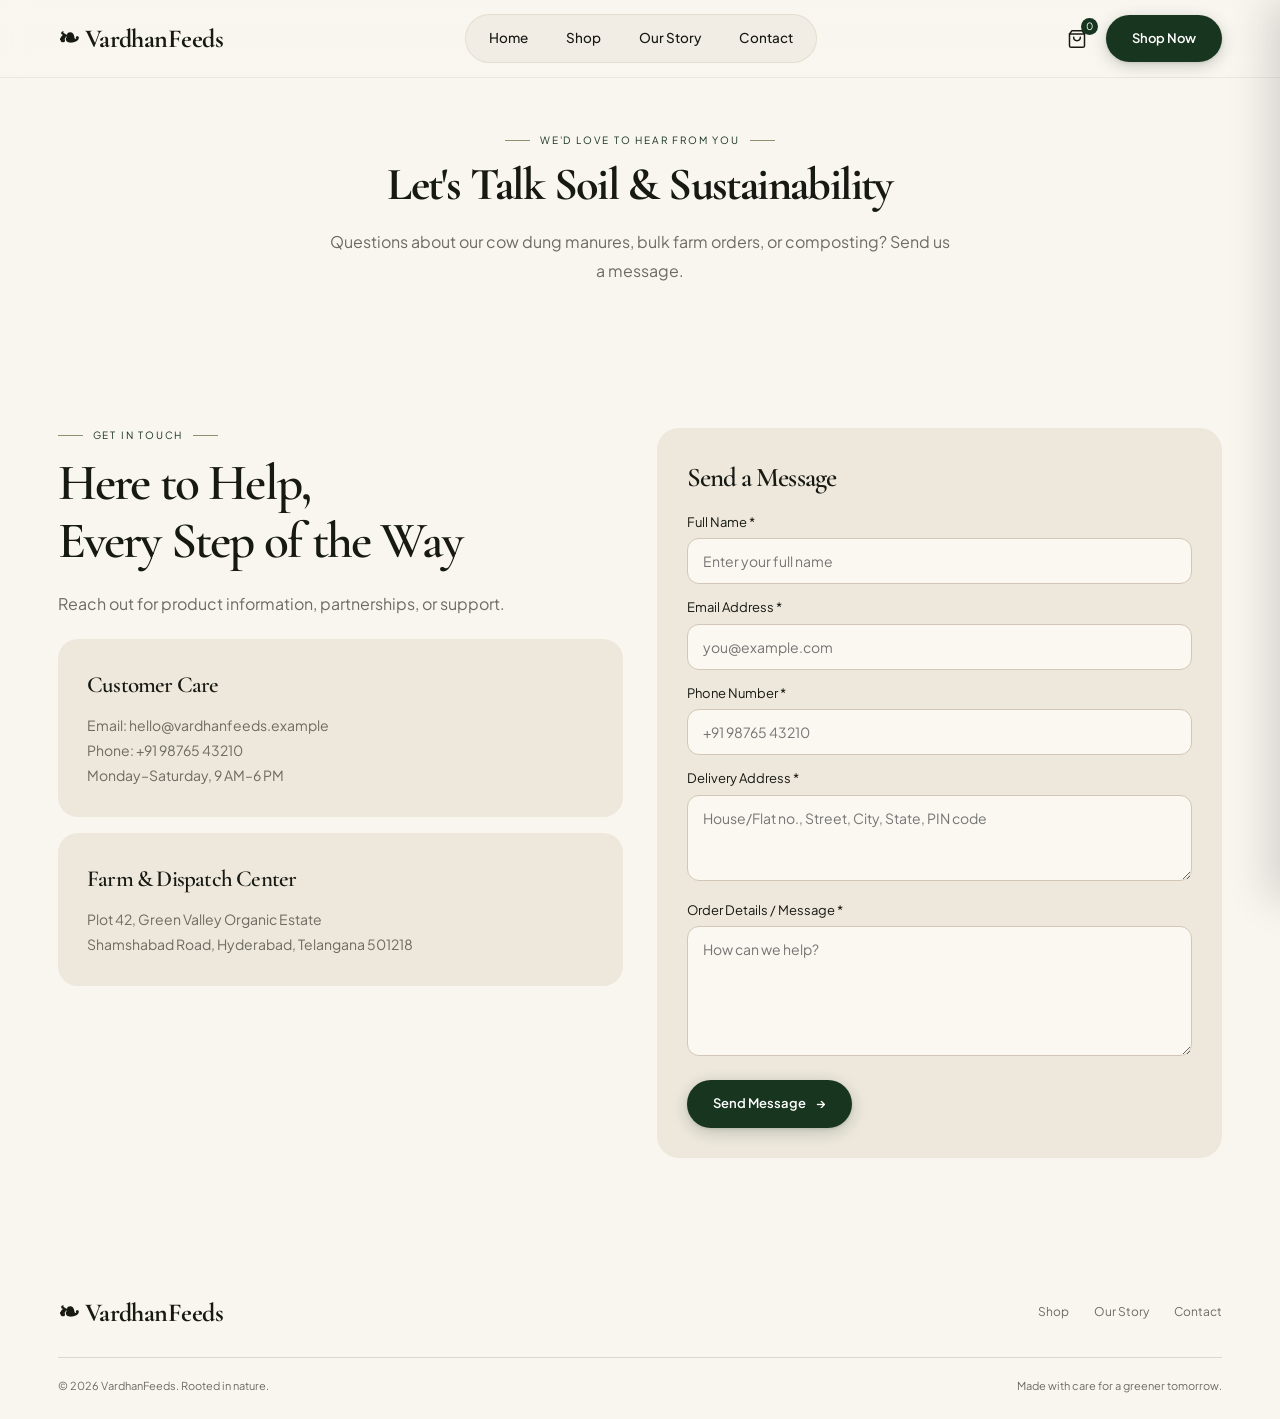
==== contact.html @ 31b25145 "Initial commit: VardhanFeeds organic website" ====
<!doctype html>
<html lang="en">

<head>
    <meta charset="utf-8">
    <meta name="viewport" content="width=device-width,initial-scale=1">
    <title>Contact — VardhanFeeds</title>
    <link rel="stylesheet" href="style.css">
</head>

<body>
    <header>
        <div class="container nav"><a class="logo" href="index.html">❧ VardhanFeeds</a>
            <nav class="nav-links" id="navLinks"><a href="index.html">Home</a><a href="shop.html">Shop</a><a
                    href="story.html">Our Story</a><a href="contact.html">Contact</a></nav>
            <div class="nav-actions"><button class="icon-btn" id="cartBtn" aria-label="Shopping Cart"><svg width="20" height="20" viewBox="0 0 24 24" fill="none" stroke="currentColor" stroke-width="1.8" stroke-linecap="round" stroke-linejoin="round"><path d="M6 2L3 6v14a2 2 0 0 0 2 2h14a2 2 0 0 0 2-2V6l-3-4z"/><line x1="3" y1="6" x2="21" y2="6"/><path d="M16 10a4 4 0 0 1-8 0"/></svg><span class="cart-count" id="cartCount">0</span></button><a class="btn header-shop"
                    href="shop.html">Shop Now</a><button class="menu-toggle" id="menuToggle">☰</button></div>
        </div>
    </header>
    <main>
        <section class="container page-hero">
            <div class="kicker">We'd love to hear from you</div>
            <h1>Let's Talk Soil &amp; Sustainability</h1>
            <p>Questions about our cow dung manures, bulk farm orders, or composting? Send us a message.</p>
        </section>
        <section class="container section contact-layout">
            <div>
                <div class="kicker">Get in touch</div>
                <h2>Here to Help,<br>Every Step of the Way</h2>
                <p style="color:var(--muted);line-height:1.8;margin:20px 0">Reach out for product information,
                    partnerships, or support.</p>
                <div class="info-card">
                    <h3>Customer Care</h3>
                    <p>Email: hello@vardhanfeeds.example<br>Phone: +91 98765 43210<br>Monday–Saturday, 9 AM–6 PM</p>
                </div>
                <div class="info-card" style="margin-top:16px">
                    <h3>Farm &amp; Dispatch Center</h3>
                    <p>Plot 42, Green Valley Organic Estate<br>Shamshabad Road, Hyderabad, Telangana 501218</p>
                </div>
            </div>
            <form class="contact-form" id="contactForm">
                <h3 id="contactFormTitle" style="font-size:27px">Send a Message</h3>
                <label for="fullName">Full Name *</label>
                <input id="fullName" name="fullName" type="text" required minlength="2" placeholder="Enter your full name">
                <label for="emailInput">Email Address *</label>
                <input id="emailInput" name="email" type="email" required placeholder="you@example.com">
                <label for="phoneInput">Phone Number *</label>
                <input id="phoneInput" name="phone" type="tel" required pattern="[0-9+\-\s]{10,15}" title="Please enter a valid 10 to 15 digit phone number" placeholder="+91 98765 43210">
                <label for="addressInput">Delivery Address *</label>
                <textarea id="addressInput" name="address" required minlength="10" style="min-height:86px" placeholder="House/Flat no., Street, City, State, PIN code"></textarea>
                <label for="contactMessage">Order Details / Message *</label>
                <textarea id="contactMessage" name="message" required placeholder="How can we help?"></textarea>
                <button class="btn" id="contactSubmitBtn" type="submit" style="margin-top:18px">Send Message <span class="btn-arrow">→</span></button>
            </form>
        </section>
    </main>
    <footer class="container">
        <div class="footer-top"><a class="logo" href="index.html">❧ VardhanFeeds</a>
            <div class="footer-links"><a href="shop.html">Shop</a><a href="story.html">Our Story</a><a
                    href="contact.html">Contact</a></div>
        </div>
        <div class="footer-bottom"><span>© 2026 VardhanFeeds. Rooted in nature.</span><span>Made with care for a greener
                tomorrow.</span></div>
    </footer>
    <div class="toast" id="toast">Welcome</div>
    <script src="script.js"></script>
</body>

</html>
---- style.css ----
@import url('https://fonts.googleapis.com/css2?family=Cormorant+Garamond:ital,wght@0,500;0,600;0,700;1,500;1,600&family=Plus+Jakarta+Sans:wght@400;500;600;700&display=swap');

:root {
  --cream: #f9f6f0;
  --cream2: #ede7dc;
  --green: #18351f;
  --green2: #294b30;
  --ink: #171913;
  --muted: #6e6b62;
  --line: #ded6c8;
  --white: #ffffff;
  --serif: 'Cormorant Garamond', Garamond, 'Times New Roman', serif;
  --sans: 'Plus Jakarta Sans', -apple-system, BlinkMacSystemFont, 'Segoe UI', Roboto, sans-serif;
  --radius: 24px;
  --max: 1440px;
}

* {
  box-sizing: border-box;
  margin: 0;
  padding: 0;
  min-width: 0;
}

html {
  scroll-behavior: smooth;
  -webkit-text-size-adjust: 100%;
  interpolate-size: allow-keywords;
}

body {
  background: var(--cream);
  color: var(--ink);
  font-family: var(--sans);
  line-height: 1.5;
  overflow-x: hidden;
  width: 100%;
}

a {
  color: inherit;
  text-decoration: none
}

button {
  font: inherit;
  cursor: pointer;
  border: 0
}

img {
  display: block;
  width: 100%;
  max-width: 100%;
  object-fit: cover
}

.container {
  width: min(var(--max), calc(100% - clamp(24px, 6vw, 120px)));
  margin: auto
}

.container {
  width: min(var(--max), calc(100% - 9vw));
  margin: auto
}

header {
  height: 78px;
  display: flex;
  align-items: center;
  border-bottom: 1px solid rgba(24, 53, 31, .07);
  background: rgba(249, 246, 240, .84);
  backdrop-filter: blur(14px);
  -webkit-backdrop-filter: blur(14px);
  position: sticky;
  top: 0;
  z-index: 100;
  transition: background .3s ease, box-shadow .3s ease;
}

.nav {
  display: flex;
  align-items: center;
  justify-content: space-between;
  gap: 24px
}

.logo {
  display: flex;
  align-items: center;
  gap: 9px;
  font-family: var(--serif);
  font-size: 26px;
  font-weight: 700;
  white-space: nowrap;
  letter-spacing: -.02em;
  transition: opacity .25s ease;
}

.logo:hover {
  opacity: .82;
}

.logo-mark {
  width: 30px;
  height: 30px;
  color: var(--green)
}

.nav-links {
  display: flex;
  align-items: center;
  gap: 6px;
  font-size: 13.5px;
  font-weight: 500;
  background: rgba(237, 231, 220, .58);
  padding: 5px 7px;
  border-radius: 100px;
  border: 1px solid rgba(222, 214, 200, .7);
}

.nav-links a {
  padding: 8px 16px;
  border-radius: 100px;
  color: var(--ink);
  white-space: nowrap;
  transition: background-color .25s ease, color .25s ease, transform .2s ease;
}

.nav-links a:hover {
  background: var(--white);
  color: var(--green);
  box-shadow: 0 2px 8px rgba(24, 53, 31, .06);
}

.nav-actions {
  display: flex;
  align-items: center;
  gap: 10px
}

.icon-btn {
  background: transparent;
  color: var(--ink);
  font-size: 20px;
  position: relative;
  display: grid;
  place-items: center;
  width: 38px;
  height: 38px;
  border-radius: 50%;
  transition: background-color .25s ease, transform .25s ease, color .25s ease;
}

.icon-btn:hover {
  background: rgba(24, 53, 31, .07);
  color: var(--green);
  transform: translateY(-1px);
}

.cart-count {
  position: absolute;
  right: -2px;
  top: -2px;
  width: 17px;
  height: 17px;
  border-radius: 50%;
  background: var(--green);
  color: white;
  font-size: 10px;
  display: grid;
  place-items: center
}

.btn {
  display: inline-flex;
  align-items: center;
  justify-content: center;
  gap: 10px;
  padding: 14px 26px;
  border-radius: 100px;
  background: var(--green);
  color: white;
  font-size: 13px;
  font-weight: 600;
  white-space: nowrap;
  position: relative;
  overflow: hidden;
  cursor: pointer;
  z-index: 1;
  transition: transform .35s cubic-bezier(.34, 1.56, .64, 1), box-shadow .35s ease, background-color .3s ease;
  box-shadow: 0 4px 15px rgba(24, 53, 31, .22), 0 1px 3px rgba(0, 0, 0, .1);
}

/* 3D Touch + Organic Hover Glow */
.btn::before {
  content: "";
  position: absolute;
  top: 0;
  left: -120%;
  width: 100%;
  height: 100%;
  background: linear-gradient(90deg, transparent, rgba(255, 255, 255, 0.28), transparent);
  transform: skewX(-20deg);
  transition: left .75s ease;
  z-index: -1;
  pointer-events: none;
}

.btn:hover {
  transform: translateY(-3px) scale(1.02);
  background: var(--green2);
  box-shadow: 0 10px 28px rgba(24, 53, 31, .36), 0 0 20px rgba(120, 144, 79, .35);
}

.btn:hover::before {
  left: 150%;
}

.btn:active {
  transform: translateY(1px) scale(.98);
  box-shadow: 0 2px 8px rgba(24, 53, 31, .25);
}

.btn-outline {
  background: transparent;
  color: var(--green);
  border: 1px solid #c8bda9;
  box-shadow: none;
}

.btn-outline:hover {
  background: var(--cream2);
  border-color: #a49479;
  color: var(--green);
  box-shadow: 0 6px 20px rgba(78, 76, 67, .15);
}

/* Animated interactive arrow inside buttons */
.btn-arrow,
.btn span.arrow-right,
.btn span:last-child {
  display: inline-block;
  transition: transform .3s cubic-bezier(.34, 1.56, .64, 1);
  animation: arrowGlide 2.2s ease-in-out infinite;
}

.btn:hover .btn-arrow,
.btn:hover span.arrow-right,
.btn:hover span:last-child {
  animation: arrowBounceForward .75s cubic-bezier(.34, 1.56, .64, 1) infinite alternate;
}

@keyframes arrowGlide {

  0%,
  100% {
    transform: translateX(0);
  }

  50% {
    transform: translateX(3px);
  }
}

@keyframes arrowBounceForward {
  0% {
    transform: translateX(2px) scale(1);
  }

  100% {
    transform: translateX(8px) scale(1.15);
  }
}

.menu-toggle {
  display: none;
  background: none;
  font-size: 25px
}

.hero {
  min-height: 560px;
  display: grid;
  grid-template-columns: 0.95fr 1.05fr;
  align-items: center;
  gap: 32px;
  padding: 50px 0 45px
}

.hero-copy {
  padding: 0 0 15px
}

.eyebrow {
  display: inline-flex;
  align-items: center;
  gap: 8px;
  background: var(--cream2);
  border-radius: 30px;
  padding: 7px 13px;
  font-size: 11px;
  letter-spacing: .04em;
  margin-bottom: 22px;
  color: #514d41
}

h1,
h2,
h3 {
  font-family: var(--serif);
  font-weight: 600;
  letter-spacing: -.035em
}

h1 {
  font-size: clamp(40px, 4.8vw, 68px);
  line-height: 1.08;
  max-width: 660px;
  font-weight: 700;
}

.hero-copy p {
  font-size: 16px;
  color: #4e4c43;
  max-width: 480px;
  margin: 22px 0 30px;
  line-height: 1.75
}

.hero-buttons {
  display: flex;
  gap: 14px;
  flex-wrap: wrap
}

.hero-visual {
  height: 490px;
  position: relative
}

.hero-photo {
  height: 100%;
  border-radius: 200px 36px 200px 36px;
  overflow: hidden;
  position: relative;
  box-shadow: 0 14px 34px rgba(0, 0, 0, 0.12);
}

.hero-photo img {
  height: 100%;
  object-position: center;
}

.organic-stamp {
  position: absolute;
  right: 7%;
  top: 24%;
  width: 104px;
  height: 104px;
  border: 2px solid #f4ead9;
  border-radius: 50%;
  background: var(--green);
  color: #fff;
  text-align: center;
  display: grid;
  place-content: center;
  line-height: 1.15;
  box-shadow: 0 0 0 5px rgba(24, 53, 31, .15);
  font-family: var(--serif);
  font-size: 18px;
  z-index: 2
}

.benefits {
  display: grid;
  grid-template-columns: repeat(4, 1fr);
  border-top: 1px solid var(--line);
  border-bottom: 1px solid var(--line);
  padding: 25px 0
}

.benefit {
  display: flex;
  align-items: center;
  gap: 14px;
  padding: 0 20px;
  border-right: 1px solid var(--line)
}

.benefit:first-child {
  padding-left: 0
}

.benefit:last-child {
  border: 0
}

.benefit svg {
  width: 34px;
  min-width: 34px;
  height: 34px;
  stroke: var(--green);
  stroke-width: 1.4;
  fill: none
}

.benefit strong {
  display: block;
  font-size: 13px;
  font-weight: 700
}

.benefit span {
  display: block;
  font-size: 11px;
  color: var(--muted);
  margin-top: 2px
}

.section {
  padding: 95px 0
}

.section-head {
  display: flex;
  align-items: end;
  justify-content: space-between;
  gap: 20px;
  margin-bottom: 34px
}

.kicker {
  font-size: 10px;
  text-transform: uppercase;
  letter-spacing: .18em;
  color: var(--green);
  display: flex;
  align-items: center;
  gap: 10px;
  margin-bottom: 12px
}

.kicker:before,
.kicker:after {
  content: "";
  height: 1px;
  width: 25px;
  background: #89916e
}

h2 {
  font-size: clamp(34px, 4vw, 53px);
  line-height: 1.12
}

.section-head p {
  max-width: 390px;
  color: var(--muted);
  font-size: 14px
}

.categories {
  display: grid;
  grid-template-columns: repeat(4, 1fr);
  gap: 16px
}

.category {
  background: var(--cream2);
  padding: 10px 10px 15px;
  border-radius: 18px;
  transition: transform .3s, background .3s
}

.category:hover {
  transform: translateY(-5px);
  background: #e4ddd1;
}

.category img {
  height: 220px;
  border-radius: 13px
}

.category-bottom {
  display: flex;
  align-items: center;
  justify-content: space-between;
  padding: 14px 6px 0
}

.category-bottom span {
  display: inline-flex;
  align-items: center;
  justify-content: center;
  width: 28px;
  height: 28px;
  border-radius: 50%;
  background: rgba(24, 53, 31, .06);
  font-size: 15px;
  transition: transform .35s cubic-bezier(.34, 1.56, .64, 1), background-color .3s ease, color .3s ease, box-shadow .3s ease;
}

.category:hover .category-bottom span {
  transform: translate(3px, -3px) rotate(10deg);
  background: var(--green);
  color: white;
  box-shadow: 0 4px 12px rgba(24, 53, 31, .25);
  animation: diagonalArrowFloat .9s ease-in-out infinite alternate;
}

@keyframes diagonalArrowFloat {
  0% {
    transform: translate(2px, -2px) rotate(5deg);
  }

  100% {
    transform: translate(5px, -5px) rotate(15deg);
  }
}

.category h3 {
  font-size: 18px;
  letter-spacing: -.02em
}

.circle-arrow {
  width: 30px;
  height: 30px;
  border: 1px solid #c6bba9;
  border-radius: 50%;
  display: grid;
  place-items: center;
  font-size: 16px;
  transition: all .35s cubic-bezier(.34, 1.56, .64, 1);
}

.circle-arrow:hover {
  transform: translate(2px, -2px) scale(1.1);
  background: var(--green);
  color: white;
  border-color: var(--green);
}

.story {
  display: grid;
  grid-template-columns: 1fr 1fr;
  gap: 8%;
  align-items: center
}

.story-image {
  height: 460px;
  position: relative
}

.story-image img {
  height: 100%;
  border-radius: 200px 36px 200px 36px;
  object-position: center;
  box-shadow: 0 14px 34px rgba(0, 0, 0, 0.12);
}

.play-button {
  position: absolute;
  left: 50%;
  top: 50%;
  transform: translate(-50%, -50%);
  width: 66px;
  height: 66px;
  border-radius: 50%;
  background: var(--white);
  display: grid;
  place-items: center;
  font-size: 20px;
  color: var(--green);
  box-shadow: 0 8px 30px #0002
}

.story-copy p {
  color: #5b594f;
  max-width: 470px;
  margin: 20px 0 28px;
  line-height: 1.8
}

.story-copy .btn {
  margin-top: 3px
}

.process {
  background: var(--green);
  color: var(--white);
  border-radius: 28px;
  padding: 65px;
  display: grid;
  grid-template-columns: .9fr 1.1fr;
  gap: 50px;
  align-items: center;
  overflow: hidden
}

.process .btn {
  background: var(--white);
  color: var(--green);
  margin-top: 10px;
  box-shadow: 0 4px 18px rgba(0, 0, 0, .25);
}

.process .btn:hover {
  background: #f7f1e8;
  color: var(--green2);
  transform: translateY(-3px) scale(1.02);
  box-shadow: 0 8px 26px rgba(0, 0, 0, .35), 0 0 20px rgba(255, 255, 255, .3);
}

.process .btn:active {
  transform: translateY(1px) scale(.98);
}

.process .btn .btn-arrow {
  color: var(--green);
}

.process .kicker {
  color: #c8d0b5
}

.process h2 {
  font-size: clamp(34px, 4vw, 52px)
}

.process-list {
  list-style: none;
  margin-top: 28px;
  display: grid;
  gap: 18px
}

.process-list li {
  display: flex;
  align-items: center;
  gap: 14px;
  color: #e7e8dc;
  font-size: 14px
}

.process-list svg {
  width: 35px;
  height: 35px;
  stroke: #e6e7d8;
  fill: none;
  stroke-width: 1.3;
  border: 1px solid #7e927a;
  border-radius: 50%;
  padding: 7px
}

.process-image {
  height: 350px;
  overflow: hidden;
  border-radius: 220px 48px 220px 48px;
  box-shadow: 0 14px 34px rgba(0, 0, 0, 0.2)
}

.process-image img {
  height: 100%;
  object-fit: cover;
  border-radius: inherit
}

.products {
  display: grid;
  grid-template-columns: repeat(4, 1fr);
  gap: 16px
}

.product {
  background: var(--cream2);
  border-radius: 18px;
  padding: 10px;
  position: relative
}

.product img {
  height: 235px;
  border-radius: 13px
}

.product-info {
  padding: 13px 5px 7px
}

.product-info h3 {
  font-size: 17px
}

.product-info p {
  font-size: 12px;
  color: var(--muted);
  margin: 4px 0 10px
}

.product-price {
  display: flex;
  justify-content: space-between;
  align-items: center;
  font-size: 14px;
  font-weight: 700
}

.add-btn {
  width: 32px;
  height: 32px;
  border-radius: 50%;
  background: var(--green);
  color: white;
  font-size: 15px;
  display: inline-flex;
  align-items: center;
  justify-content: center;
  line-height: 1;
  text-decoration: none;
  position: relative;
  transition: transform .35s cubic-bezier(.34, 1.56, .64, 1), background-color .3s, box-shadow .3s;
  box-shadow: 0 3px 10px rgba(24, 53, 31, .2);
}

.add-btn span,
.add-btn {
  font-family: -apple-system, BlinkMacSystemFont, "Segoe UI", Roboto, sans-serif;
}

.add-btn:hover {
  transform: scale(1.15) translate(2px, -2px);
  background: var(--green2);
  box-shadow: 0 6px 18px rgba(24, 53, 31, .38), 0 0 12px rgba(120, 144, 79, .4);
}

.add-btn:active {
  transform: scale(.95);
  box-shadow: 0 2px 6px rgba(24, 53, 31, .3);
}

.tag {
  position: absolute;
  top: 18px;
  left: 18px;
  background: var(--cream);
  padding: 5px 10px;
  border-radius: 20px;
  font-size: 10px
}

.testimonials {
  display: grid;
  grid-template-columns: 1fr 1fr;
  gap: 30px;
  align-items: center
}

.testimonials h2 {
  max-width: 440px
}

.quote-card {
  background: var(--cream2);
  padding: 34px;
  border-radius: 24px;
  max-width: 540px
}

.quote-mark {
  font-family: var(--serif);
  font-size: 50px;
  color: #89916e;
  line-height: .8
}

.quote-card blockquote {
  font-family: var(--serif);
  font-size: 22px;
  line-height: 1.45;
  margin: 15px 0 22px
}

.customer {
  display: flex;
  align-items: center;
  gap: 12px;
  font-size: 13px
}

.customer img {
  width: 42px;
  height: 42px;
  border-radius: 50%
}

.stars {
  color: #b88a36;
  letter-spacing: 2px;
  font-size: 12px;
  margin-left: auto
}

.newsletter {
  background: var(--green);
  color: white;
  border-radius: 25px;
  padding: 55px 25px;
  text-align: center;
  position: relative;
  overflow: hidden
}

.newsletter:before,
.newsletter:after {
  content: "";
  position: absolute;
  width: 240px;
  height: 240px;
  border-radius: 50%;
  border: 1px solid #668069;
  opacity: .3
}

.newsletter:before {
  left: -100px;
  bottom: -130px
}

.newsletter:after {
  right: -100px;
  top: -130px
}

.newsletter h2 {
  font-size: 42px
}

.newsletter p {
  color: #d7dfd1;
  font-size: 13px;
  margin: 12px 0 24px
}

.subscribe {
  display: flex;
  align-items: center;
  max-width: 480px;
  margin: auto;
  background: #f7f1e8;
  border-radius: 100px;
  padding: 6px 8px 6px 20px;
  position: relative;
  z-index: 1;
  box-shadow: 0 8px 24px rgba(0, 0, 0, .14);
}

.subscribe input {
  border: 0;
  outline: 0;
  background: transparent;
  padding: 12px 14px 12px 0;
  flex: 1;
  min-width: 0;
  font: 14px var(--sans);
  color: var(--ink);
}

.subscribe input::placeholder {
  color: #8c897c;
}

.subscribe button.btn {
  padding: 12px 24px;
  border-radius: 100px;
  flex-shrink: 0;
  font-size: 13px;
  box-shadow: 0 4px 14px rgba(24, 53, 31, .25);
}

.subscribe button.btn:hover {
  transform: translateY(-2px) scale(1.03);
  box-shadow: 0 8px 20px rgba(24, 53, 31, .35);
}

footer {
  padding: 40px 0 25px
}

.footer-top {
  display: flex;
  justify-content: space-between;
  gap: 25px;
  align-items: center;
  padding-bottom: 25px;
  border-bottom: 1px solid var(--line)
}

.footer-links {
  display: flex;
  gap: 25px;
  font-size: 12px;
  color: var(--muted)
}

.footer-bottom {
  display: flex;
  justify-content: space-between;
  padding-top: 20px;
  color: var(--muted);
  font-size: 11px
}

.toast {
  position: fixed;
  bottom: 25px;
  left: 50%;
  transform: translate(-50%, 20px);
  background: var(--green);
  color: white;
  padding: 13px 22px;
  border-radius: 40px;
  font-size: 13px;
  opacity: 0;
  pointer-events: none;
  transition: .3s;
  z-index: 99
}

.toast.show {
  opacity: 1;
  transform: translate(-50%, 0)
}

.reveal {
  opacity: 0;
  transform: translateY(28px) scale(.985);
  transition: opacity .7s cubic-bezier(.22, 1, .36, 1), transform .7s cubic-bezier(.22, 1, .36, 1);
  will-change: opacity, transform;
}

.reveal.visible {
  opacity: 1;
  transform: none;
}

@media(max-width:1000px) {
  .nav {
    gap: 14px;
  }

  .nav-links a {
    padding: 7px 12px;
    font-size: 13px;
  }

  .header-shop {
    padding: 11px 18px;
  }

  .hero {
    min-height: 0;
    grid-template-columns: 1fr 1fr
  }

  .hero-visual {
    height: 420px
  }

  .benefit {
    padding: 0 12px;
    gap: 9px
  }

  .benefit svg {
    width: 28px;
    min-width: 28px
  }

  .category img {
    height: 170px
  }

  .product img {
    height: 190px
  }

  .process {
    padding: 42px
  }
}

@media(max-width:760px) {
  header {
    height: 70px
  }

  .nav-links {
    display: none;
    position: absolute;
    top: 69px;
    left: 0;
    right: 0;
    background: rgba(249, 246, 240, .97);
    backdrop-filter: blur(14px);
    -webkit-backdrop-filter: blur(14px);
    padding: 18px 7vw 24px;
    flex-direction: column;
    align-items: stretch;
    gap: 6px;
    border-radius: 0;
    border: 0;
    border-bottom: 1px solid var(--line);
    box-shadow: 0 12px 30px rgba(0, 0, 0, .06);
  }

  .nav-links a {
    padding: 10px 14px;
    border-radius: 12px;
  }

  .nav-links.open {
    display: flex
  }

  .nav-actions .header-shop {
    display: none
  }

  .menu-toggle {
    display: block
  }

  main {
    display: flex;
    flex-direction: column;
  }

  main > section.hero {
    display: contents;
  }

  main > section.hero .eyebrow,
  main > section.hero h1,
  main > section.hero p,
  main > section.hero .hero-visual,
  main > section.hero .hero-buttons {
    width: min(var(--max), calc(100% - clamp(24px, 6vw, 120px)));
    margin-inline: auto;
  }

  .hero-copy {
    display: contents;
  }

  .hero-copy .eyebrow {
    order: 1;
    align-self: flex-start;
    margin-top: 28px;
    margin-bottom: 0;
  }

  .hero-copy h1 {
    order: 2;
    margin-top: 16px;
  }

  .hero-copy p {
    order: 3;
    margin-top: 14px;
    margin-bottom: 0;
  }

  .hero-visual {
    order: 4;
    height: 340px;
    margin-top: 20px;
  }

  .benefits {
    order: 5;
    margin-top: 24px;
  }

  .hero-buttons {
    order: 6;
    margin-top: 20px;
    margin-bottom: 24px;
  }

  main > section:not(.hero):not(.benefits) {
    order: 7;
  }

  h1 {
    font-size: clamp(28px, 6.5vw, 42px)
  }

  .hero-copy p {
    font-size: 15px
  }

  .benefits {
    grid-template-columns: 1fr 1fr;
    gap: 18px 0;
    padding: 20px 0
  }

  .benefit {
    border-right: 0;
    padding: 0 8px
  }

  .benefit:nth-child(odd) {
    border-right: 1px solid var(--line)
  }

  .benefit:first-child {
    padding-left: 8px
  }

  .section {
    padding: 55px 0
  }

  .section-head {
    align-items: flex-start;
    flex-direction: column;
    gap: 12px
  }

  .categories {
    grid-template-columns: 1fr 1fr;
    gap: 12px
  }

  .category img {
    height: 155px
  }

  .category h3 {
    font-size: 15px
  }

  .story {
    grid-template-columns: 1fr;
    gap: 30px
  }

  .story-image {
    height: 320px
  }

  .process {
    grid-template-columns: 1fr;
    padding: 32px 20px;
    gap: 28px
  }

  .process-image {
    height: 250px;
    border-radius: 120px 32px 120px 32px;
  }

  .products {
    grid-template-columns: 1fr 1fr;
    gap: 12px
  }

  .product img {
    height: 165px
  }

  .product-info h3 {
    font-size: 15px
  }

  .testimonials {
    grid-template-columns: 1fr
  }

  .quote-card {
    padding: 24px
  }

  .quote-card blockquote {
    font-size: 18px
  }

  .newsletter {
    padding: 38px 16px
  }

  .newsletter h2 {
    font-size: clamp(28px, 6vw, 36px)
  }

  .footer-top,
  .footer-bottom {
    flex-direction: column;
    align-items: flex-start;
    gap: 14px;
  }

  .footer-links {
    flex-wrap: wrap;
    gap: 15px
  }
}

/* 480px and down (Compact Mobile) */
@media(max-width:480px) {
  .hero-buttons {
    flex-direction: column;
    width: 100%;
  }

  .hero-buttons .btn {
    width: 100%;
  }

  .benefits {
    grid-template-columns: 1fr;
    gap: 14px;
  }

  .benefit:nth-child(odd) {
    border-right: 0;
  }

  .benefit {
    padding: 0 4px;
    border-bottom: 1px dashed var(--line);
    padding-bottom: 10px;
  }

  .benefit:last-child {
    border-bottom: 0;
  }

  .categories {
    grid-template-columns: 1fr;
  }

  .category img {
    height: 180px;
  }

  .products {
    grid-template-columns: 1fr;
  }

  .product img {
    height: 200px;
  }

  .subscribe {
    flex-direction: column;
    border-radius: 20px;
    padding: 12px;
    gap: 10px;
  }

  .subscribe input {
    width: 100%;
    text-align: center;
    padding: 8px 0;
  }

  .subscribe button.btn {
    width: 100%;
  }
}

/* 360px and down (Ultra-compact mobile 320px-360px) */
@media(max-width:360px) {
  .hero-visual {
    height: 280px
  }

  .organic-stamp {
    width: 76px;
    height: 76px;
    font-size: 13px
  }

  .logo {
    font-size: 21px;
  }

  .btn {
    padding: 12px 18px;
    font-size: 12px;
  }

  .info-card,
  .principle-card,
  .faq-card,
  .contact-form {
    padding: 18px;
  }

  h1 {
    font-size: 26px;
  }

  h2 {
    font-size: 26px;
  }
}

/* 2K / 1440p+ Screens */
@media(min-width: 1800px) {
  :root {
    --max: 1720px;
  }

  body {
    font-size: 17px;
  }

  h1 {
    font-size: clamp(48px, 3.5vw, 68px);
    max-width: 750px;
  }

  h2 {
    font-size: clamp(42px, 3.2vw, 68px);
  }

  .hero-visual {
    height: 600px;
  }

  .story-image {
    height: 560px;
  }

  .process {
    padding: 85px;
  }

  .process-image {
    height: 440px;
  }

  .category img {
    height: 280px;
  }

  .product img {
    height: 300px;
  }
}

/* 4K Screens (2560px - 3840px+) */
@media(min-width: 2560px) {
  :root {
    --max: 2240px;
  }

  body {
    font-size: 20px;
    line-height: 1.6;
  }

  header {
    height: 110px;
  }

  .logo {
    font-size: 36px;
  }

  .nav-links {
    font-size: 18px;
    gap: 60px;
  }

  .btn {
    padding: 18px 36px;
    font-size: 16px;
  }

  h1 {
    font-size: clamp(62px, 3.2vw, 88px);
    max-width: 1000px;
  }

  h2 {
    font-size: clamp(54px, 2.8vw, 84px);
  }

  .section {
    padding: 140px 0;
  }

  .hero-visual {
    height: 780px;
  }

  .story-image {
    height: 700px;
  }

  .process {
    padding: 110px;
    border-radius: 40px;
  }

  .process-image {
    height: 540px;
    border-radius: 280px 60px 280px 60px;
  }

  .category img {
    height: 360px;
    border-radius: 22px;
  }

  .product img {
    height: 380px;
    border-radius: 22px;
  }

  .info-card,
  .principle-card,
  .faq-card,
  .contact-form {
    padding: 44px;
    border-radius: 30px;
  }

  .stat-item h3 {
    font-size: 64px;
  }
}

.page-hero {
  padding: 55px 0 30px;
  text-align: center
}

.page-hero h1 {
  font-size: clamp(30px, 3.6vw, 48px);
  margin: 0 auto;
}

.page-hero .kicker {
  justify-content: center
}

.page-hero p {
  max-width: 620px;
  margin: 18px auto;
  color: var(--muted);
  line-height: 1.8
}

.story-hero-banner,
.story-hero-banner.reveal {
  margin-top: 34px;
  height: clamp(300px, 45vw, 560px);
  border-radius: 28px;
  overflow: hidden;
  box-shadow: 0 16px 40px rgba(24, 53, 31, .12);
  opacity: 1;
  transform: none;
  animation: circleToRect 1.4s cubic-bezier(.22, 1, .36, 1) both;
}

@keyframes circleToRect {
  0% {
    clip-path: inset(26% 38% 26% 38% round 50%);
    transform: scale(.92);
    opacity: .25;
  }
  55% {
    clip-path: inset(6% 12% 6% 12% round 120px);
    transform: scale(.98);
    opacity: 1;
  }
  100% {
    clip-path: inset(0% 0% 0% 0% round 28px);
    transform: scale(1);
    opacity: 1;
  }
}

.story-hero-banner img,
.story-hero-banner video {
  width: 100%;
  height: 100%;
  object-fit: cover;
  object-position: center;
  display: block;
  transition: opacity .45s ease;
}

.story-hero-banner video {
  transform: scale(1.12);
  transform-origin: center center;
}

.story-hero-banner video.is-fading {
  opacity: 0;
}

.page-grid {
  display: grid;
  grid-template-columns: repeat(3, 1fr);
  gap: 18px
}

.info-card {
  background: var(--cream2);
  border: 1px solid transparent;
  border-radius: 20px;
  padding: 28px;
  transition: transform .35s cubic-bezier(.22, 1, .36, 1), background-color .3s ease, border-color .3s ease, box-shadow .35s ease;
}

.info-card:hover {
  transform: translateY(-5px);
  background: var(--white);
  border-color: var(--line);
  box-shadow: 0 12px 28px rgba(24, 53, 31, .08);
}

.info-card h3 {
  font-size: 23px;
  margin-bottom: 10px
}

.info-card p {
  color: var(--muted);
  font-size: 14px;
  line-height: 1.8
}

.contact-layout {
  display: grid;
  grid-template-columns: 1fr 1fr;
  gap: 35px
}

.contact-form {
  background: var(--cream2);
  padding: 30px;
  border-radius: 22px
}

.contact-form label {
  display: block;
  font-size: 13px;
  margin: 14px 0 6px
}

.contact-form input,
.contact-form textarea {
  width: 100%;
  padding: 13px 15px;
  border: 1px solid #d2c7b6;
  border-radius: 12px;
  background: #fbf8f1;
  font: 14px var(--sans)
}

.contact-form textarea {
  min-height: 130px
}

.page-note {
  font-size: 12px;
  color: var(--muted);
  margin-top: 12px
}

@media(max-width:760px) {
  .page-hero {
    padding: 42px 0 20px
  }

  .page-grid,
  .contact-layout {
    grid-template-columns: 1fr
  }
}

/* Progressive enhancement: content remains visible if reveal JS cannot run. */
@media (prefers-reduced-motion: reduce) {
  .reveal {
    opacity: 1;
    transform: none;
    transition: none
  }
}

/* Our Story Enhanced Sections */
.story-stats {
  display: grid;
  grid-template-columns: repeat(4, 1fr);
  gap: 18px;
  margin: 34px 0 10px;
}

.stat-item {
  background: var(--white);
  border: 1px solid var(--line);
  border-radius: 20px;
  padding: 30px 20px;
  text-align: center;
  position: relative;
  overflow: hidden;
  transition: transform .35s cubic-bezier(.22, 1, .36, 1), box-shadow .35s ease, border-color .3s ease;
  box-shadow: 0 6px 20px rgba(24, 53, 31, .04);
}

.stat-item::after {
  content: "";
  position: absolute;
  bottom: 0;
  left: 50%;
  width: 0;
  height: 3px;
  background: var(--green);
  transform: translateX(-50%);
  transition: width .35s cubic-bezier(.22, 1, .36, 1);
}

.stat-item:hover {
  transform: translateY(-6px);
  border-color: #b7ad9a;
  box-shadow: 0 14px 32px rgba(24, 53, 31, .09);
}

.stat-item:hover::after {
  width: 60%;
}

.stat-item h3 {
  font-size: clamp(34px, 4vw, 48px);
  color: var(--green);
  font-family: var(--serif);
  font-weight: 700;
  margin-bottom: 6px;
  line-height: 1.05;
}

.stat-item p {
  font-size: 13.5px;
  color: var(--muted);
  font-weight: 500;
}

.story-principles {
  display: flex;
  flex-direction: column;
  border-top: 1px solid var(--line);
  margin-top: 25px;
}

.principle-card {
  display: grid;
  grid-template-columns: 56px 260px 1fr;
  gap: 24px;
  align-items: center;
  background: transparent;
  color: var(--ink);
  border-bottom: 1px solid var(--line);
  border-radius: 0;
  padding: 26px 16px;
  transition: background-color .25s ease;
}

.principle-card:hover {
  background: rgba(237, 231, 220, .38);
}

.principle-icon {
  width: 48px;
  height: 48px;
  border-radius: 50%;
  background: var(--cream2);
  color: var(--green);
  font-size: 20px;
  display: grid;
  place-items: center;
  margin-bottom: 0;
}

.principle-card h3 {
  font-size: 22px;
  margin-bottom: 0;
  color: var(--ink);
}

.principle-card p {
  font-size: 14.5px;
  color: var(--muted);
  line-height: 1.7;
}

.story-faq {
  display: flex;
  flex-direction: column;
  gap: 12px;
  width: 100%;
  margin: 25px 0 0;
}

.faq-card {
  background: var(--white);
  border: 1px solid var(--line);
  border-radius: 18px;
  padding: 20px 26px;
  transition: border-color .3s ease, box-shadow .3s ease;
  overflow: hidden;
}

.faq-card::details-content {
  height: 0;
  opacity: 0;
  overflow: hidden;
  transition: height .4s cubic-bezier(.22, 1, .36, 1), opacity .3s ease, content-visibility .4s allow-discrete;
}

.faq-card[open]::details-content {
  height: auto;
  opacity: 1;
}

.faq-card[open] {
  border-color: var(--green);
  box-shadow: 0 10px 26px rgba(24, 53, 31, .06);
}

.faq-card summary {
  font-family: var(--serif);
  font-size: 20px;
  font-weight: 600;
  color: var(--ink);
  cursor: pointer;
  list-style: none;
  display: flex;
  align-items: center;
  justify-content: space-between;
  gap: 16px;
}

.faq-card summary::-webkit-details-marker {
  display: none;
}

.faq-card summary::after {
  content: "+";
  font-family: var(--sans);
  font-size: 20px;
  font-weight: 400;
  color: var(--green);
  transition: transform .25s ease;
}

.faq-card[open] summary::after {
  content: "−";
}

.faq-card p {
  font-size: 14px;
  color: var(--muted);
  line-height: 1.75;
  margin-top: 12px;
  padding-top: 12px;
  border-top: 1px solid var(--line);
}

@media(max-width: 900px) {
  .principle-card {
    grid-template-columns: 1fr;
    gap: 12px;
    padding: 24px 20px;
  }
}

@media(max-width: 900px) {
  .story-stats {
    grid-template-columns: repeat(2, 1fr);
    gap: 24px;
  }

  .story-principles {
    grid-template-columns: 1fr;
  }

  .story-faq {
    grid-template-columns: 1fr;
  }
}


/* Slide-over Cart Drawer (Right to Left) */
.cart-overlay {
  position: fixed;
  inset: 0;
  background: rgba(23, 25, 19, .42);
  backdrop-filter: blur(4px);
  opacity: 0;
  pointer-events: none;
  transition: opacity .35s ease;
  z-index: 998;
}

.cart-overlay.open {
  opacity: 1;
  pointer-events: auto;
}

.cart-drawer {
  position: fixed;
  top: 0;
  right: 0;
  height: 100vh;
  width: min(420px, 100vw);
  background: var(--cream);
  box-shadow: -12px 0 40px rgba(0, 0, 0, .14);
  transform: translateX(100%);
  transition: transform .4s cubic-bezier(.22, 1, .36, 1);
  z-index: 999;
  display: flex;
  flex-direction: column;
}

.cart-drawer.open {
  transform: translateX(0);
}

.cart-header {
  display: flex;
  align-items: center;
  justify-content: space-between;
  padding: 22px 24px;
  border-bottom: 1px solid var(--line);
}

.cart-header h3 {
  font-size: 24px;
  color: var(--ink);
}

.cart-close {
  width: 36px;
  height: 36px;
  border-radius: 50%;
  background: var(--cream2);
  color: var(--ink);
  font-size: 20px;
  display: grid;
  place-items: center;
  transition: background .25s, transform .25s;
}

.cart-close:hover {
  background: var(--green);
  color: white;
  transform: rotate(90deg);
}

.cart-items {
  flex: 1;
  overflow-y: auto;
  padding: 20px 24px;
  display: flex;
  flex-direction: column;
  gap: 16px;
}

.cart-empty {
  text-align: center;
  color: var(--muted);
  margin: auto 0;
  font-size: 14px;
}

.cart-item {
  display: grid;
  grid-template-columns: 68px 1fr auto;
  gap: 14px;
  align-items: center;
  background: var(--white);
  border: 1px solid var(--line);
  border-radius: 16px;
  padding: 10px;
}

.cart-item img {
  width: 68px;
  height: 68px;
  border-radius: 12px;
  object-fit: cover;
}

.cart-item-info h4 {
  font-family: var(--serif);
  font-size: 16px;
  margin-bottom: 3px;
}

.cart-item-info span {
  font-size: 12.5px;
  color: var(--muted);
}

.cart-qty {
  display: flex;
  align-items: center;
  gap: 8px;
  margin-top: 8px;
}

.cart-qty button {
  width: 24px;
  height: 24px;
  border-radius: 50%;
  background: var(--cream2);
  color: var(--ink);
  font-weight: 700;
  font-size: 14px;
  display: grid;
  place-items: center;
}

.cart-qty button:hover {
  background: var(--green);
  color: white;
}

.cart-remove {
  background: transparent;
  color: var(--muted);
  font-size: 18px;
  padding: 4px;
}

.cart-remove:hover {
  color: #b42318;
}

.cart-footer {
  padding: 20px 24px 26px;
  border-top: 1px solid var(--line);
  background: var(--white);
}

.cart-total-row {
  display: flex;
  justify-content: space-between;
  align-items: center;
  font-size: 16px;
  font-weight: 700;
  margin-bottom: 16px;
}

.cart-footer .btn {
  width: 100%;
}
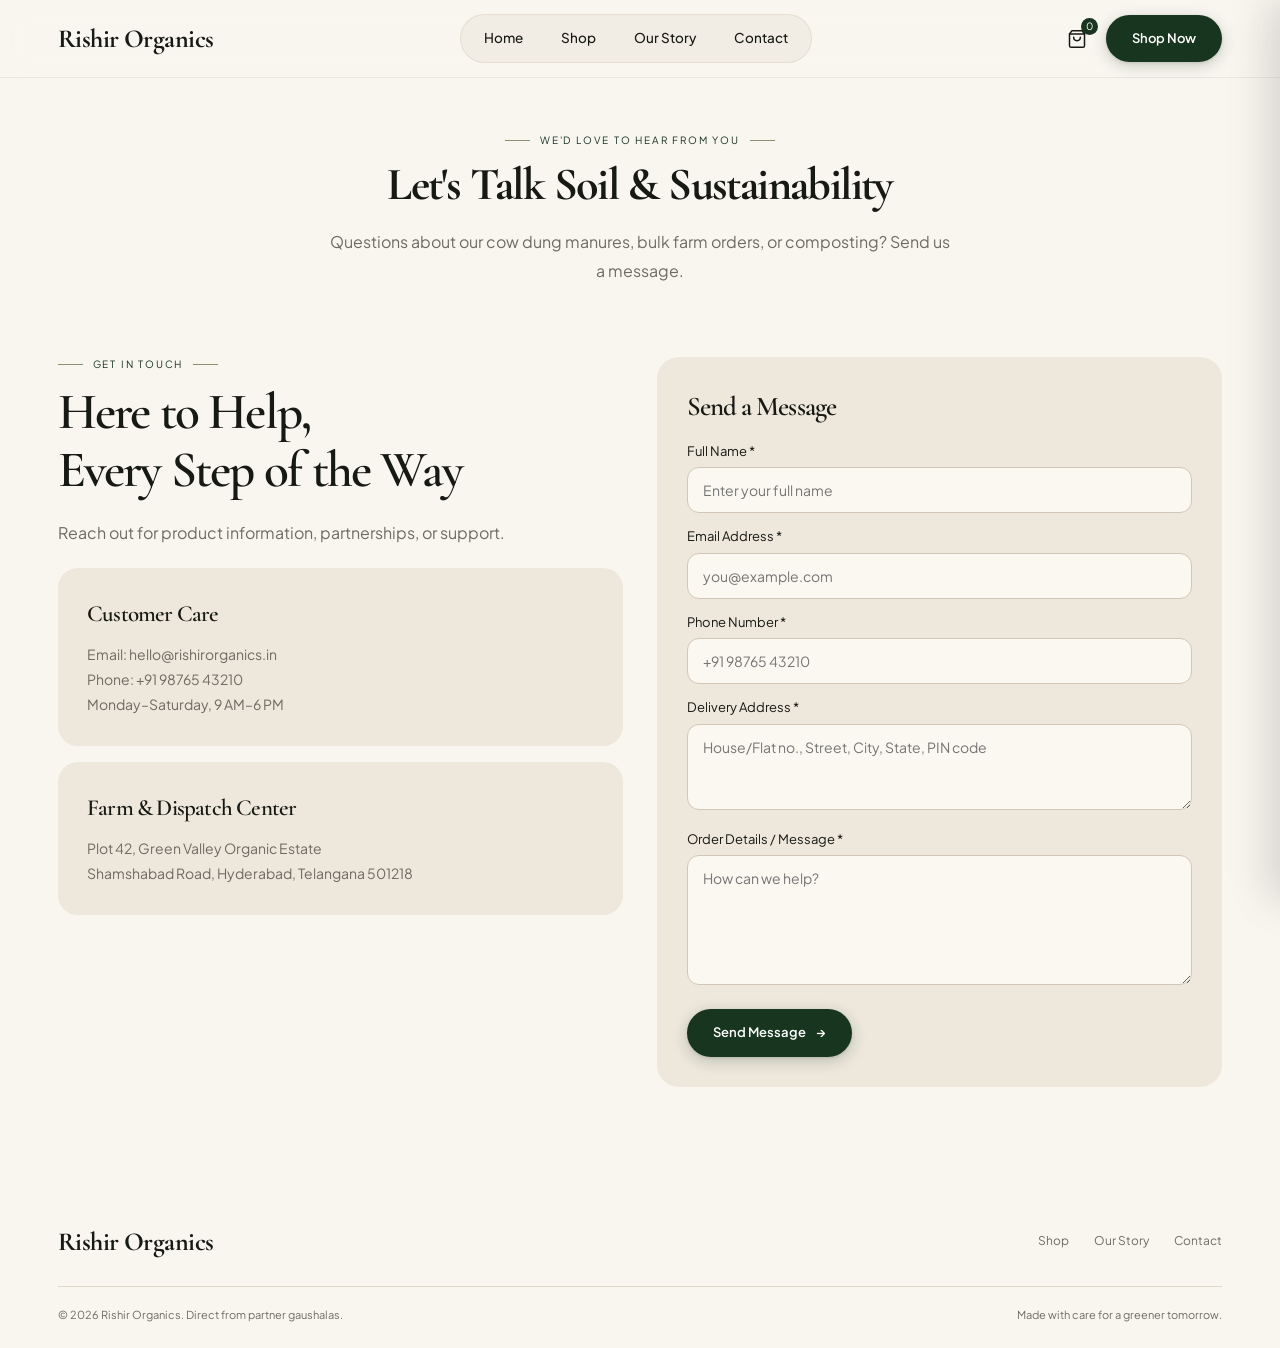
==== commit b5f9f43c: "Rebrand to Rishir Organics, add Gallery page, WhatsApp order, and smooth animations" ====
--- a/contact.html
+++ b/contact.html
@@ -4,13 +4,13 @@
 <head>
     <meta charset="utf-8">
     <meta name="viewport" content="width=device-width,initial-scale=1">
-    <title>Contact — VardhanFeeds</title>
+    <title>Contact — Rishir Organics</title>
     <link rel="stylesheet" href="style.css">
 </head>
 
 <body>
     <header>
-        <div class="container nav"><a class="logo" href="index.html">❧ VardhanFeeds</a>
+        <div class="container nav"><a class="logo" href="index.html">Rishir Organics</a>
             <nav class="nav-links" id="navLinks"><a href="index.html">Home</a><a href="shop.html">Shop</a><a
                     href="story.html">Our Story</a><a href="contact.html">Contact</a></nav>
             <div class="nav-actions"><button class="icon-btn" id="cartBtn" aria-label="Shopping Cart"><svg width="20" height="20" viewBox="0 0 24 24" fill="none" stroke="currentColor" stroke-width="1.8" stroke-linecap="round" stroke-linejoin="round"><path d="M6 2L3 6v14a2 2 0 0 0 2 2h14a2 2 0 0 0 2-2V6l-3-4z"/><line x1="3" y1="6" x2="21" y2="6"/><path d="M16 10a4 4 0 0 1-8 0"/></svg><span class="cart-count" id="cartCount">0</span></button><a class="btn header-shop"
@@ -31,7 +31,7 @@
                     partnerships, or support.</p>
                 <div class="info-card">
                     <h3>Customer Care</h3>
-                    <p>Email: hello@vardhanfeeds.example<br>Phone: +91 98765 43210<br>Monday–Saturday, 9 AM–6 PM</p>
+                    <p>Email: hello@rishirorganics.in<br>Phone: +91 98765 43210<br>Monday–Saturday, 9 AM–6 PM</p>
                 </div>
                 <div class="info-card" style="margin-top:16px">
                     <h3>Farm &amp; Dispatch Center</h3>
@@ -55,11 +55,11 @@
         </section>
     </main>
     <footer class="container">
-        <div class="footer-top"><a class="logo" href="index.html">❧ VardhanFeeds</a>
+        <div class="footer-top"><a class="logo" href="index.html">Rishir Organics</a>
             <div class="footer-links"><a href="shop.html">Shop</a><a href="story.html">Our Story</a><a
                     href="contact.html">Contact</a></div>
         </div>
-        <div class="footer-bottom"><span>© 2026 VardhanFeeds. Rooted in nature.</span><span>Made with care for a greener
+        <div class="footer-bottom"><span>© 2026 Rishir Organics. Direct from partner gaushalas.</span><span>Made with care for a greener
                 tomorrow.</span></div>
     </footer>
     <div class="toast" id="toast">Welcome</div>
--- a/style.css
+++ b/style.css
@@ -1041,15 +1041,15 @@
     flex-direction: column;
   }
 
-  main > section.hero {
+  main>section.hero {
     display: contents;
   }
 
-  main > section.hero .eyebrow,
-  main > section.hero h1,
-  main > section.hero p,
-  main > section.hero .hero-visual,
-  main > section.hero .hero-buttons {
+  main>section.hero .eyebrow,
+  main>section.hero h1,
+  main>section.hero p,
+  main>section.hero .hero-visual,
+  main>section.hero .hero-buttons {
     width: min(var(--max), calc(100% - clamp(24px, 6vw, 120px)));
     margin-inline: auto;
   }
@@ -1093,7 +1093,7 @@
     margin-bottom: 24px;
   }
 
-  main > section:not(.hero):not(.benefits) {
+  main>section:not(.hero):not(.benefits) {
     order: 7;
   }
 
@@ -1444,6 +1444,10 @@
 .page-hero {
   padding: 55px 0 30px;
   text-align: center
+}
+
+.page-hero+.section {
+  padding-top: 24px;
 }
 
 .page-hero h1 {
@@ -1480,11 +1484,13 @@
     transform: scale(.92);
     opacity: .25;
   }
+
   55% {
     clip-path: inset(6% 12% 6% 12% round 120px);
     transform: scale(.98);
     opacity: 1;
   }
+
   100% {
     clip-path: inset(0% 0% 0% 0% round 28px);
     transform: scale(1);
@@ -1659,27 +1665,27 @@
 }
 
 .story-principles {
+  display: grid;
+  grid-template-columns: repeat(3, 1fr);
+  gap: 36px;
+  margin-top: 32px;
+}
+
+.principle-card {
   display: flex;
   flex-direction: column;
-  border-top: 1px solid var(--line);
-  margin-top: 25px;
-}
-
-.principle-card {
-  display: grid;
-  grid-template-columns: 56px 260px 1fr;
-  gap: 24px;
-  align-items: center;
+  align-items: flex-start;
   background: transparent;
   color: var(--ink);
-  border-bottom: 1px solid var(--line);
+  border-top: 2px solid var(--line);
   border-radius: 0;
-  padding: 26px 16px;
-  transition: background-color .25s ease;
+  padding: 28px 0 0;
+  box-shadow: none;
+  transition: border-color .25s ease;
 }
 
 .principle-card:hover {
-  background: rgba(237, 231, 220, .38);
+  border-top-color: var(--green);
 }
 
 .principle-icon {
@@ -1691,12 +1697,12 @@
   font-size: 20px;
   display: grid;
   place-items: center;
-  margin-bottom: 0;
+  margin-bottom: 18px;
 }
 
 .principle-card h3 {
   font-size: 22px;
-  margin-bottom: 0;
+  margin-bottom: 10px;
   color: var(--ink);
 }
 
@@ -1706,77 +1712,202 @@
   line-height: 1.7;
 }
 
-.story-faq {
-  display: flex;
-  flex-direction: column;
-  gap: 12px;
+.fa-stage {
+  display: grid;
+  grid-template-columns: 1fr 1fr;
   width: 100%;
-  margin: 25px 0 0;
-}
-
-.faq-card {
+  min-height: 560px;
+  margin-top: 28px;
+  border-radius: 26px;
+  overflow: hidden;
   background: var(--white);
   border: 1px solid var(--line);
-  border-radius: 18px;
-  padding: 20px 26px;
-  transition: border-color .3s ease, box-shadow .3s ease;
+}
+
+.fa-panel-left {
+  position: relative;
+  background: var(--white);
+  padding: 48px 52px;
+  display: flex;
+  flex-direction: column;
+}
+
+.fa-eyebrow {
+  font-family: var(--sans);
+  font-size: 11px;
+  font-weight: 600;
+  letter-spacing: .12em;
+  text-transform: uppercase;
+  color: var(--muted);
+  margin-bottom: 28px;
+}
+
+.fa-faq {
+  margin-top: auto;
+}
+
+.fa-item {
+  border-bottom: 1px solid var(--line);
+}
+
+.fa-row {
+  appearance: none;
+  border: none;
+  background: transparent;
+  width: 100%;
+  display: grid;
+  grid-template-columns: 34px 1fr 20px;
+  column-gap: 18px;
+  align-items: center;
+  padding: 20px 0;
+  cursor: pointer;
+  color: var(--ink);
+  text-align: left;
+  opacity: .45;
+  transition: opacity .35s cubic-bezier(.22, 1, .36, 1);
+  font-family: inherit;
+}
+
+.fa-item.open .fa-row {
+  opacity: 1;
+}
+
+.fa-item:not(.open):hover .fa-row {
+  opacity: .75;
+}
+
+.fa-num {
+  font-family: var(--sans);
+  font-size: 12px;
+  font-weight: 600;
+  letter-spacing: .04em;
+  line-height: 1;
+  color: var(--green);
+}
+
+.fa-q {
+  font-family: var(--serif);
+  font-size: 19px;
+  font-weight: 500;
+  line-height: 1.3;
+}
+
+.fa-icon {
+  position: relative;
+  width: 14px;
+  height: 14px;
+  justify-self: end;
+  display: inline-block;
+}
+
+.fa-icon .fa-v,
+.fa-icon .fa-h {
+  position: absolute;
+  background: var(--green);
+  transition: transform .35s cubic-bezier(.22, 1, .36, 1);
+}
+
+.fa-icon .fa-v {
+  left: 50%;
+  top: 0;
+  width: 1px;
+  height: 100%;
+  transform: translateX(-50%);
+}
+
+.fa-icon .fa-h {
+  left: 0;
+  top: 50%;
+  width: 100%;
+  height: 1px;
+  transform: translateY(-50%);
+}
+
+.fa-item.open .fa-icon .fa-v {
+  transform: translateX(-50%) rotate(90deg);
+}
+
+.fa-item.open .fa-icon .fa-h {
+  transform: translateY(-50%) rotate(180deg);
+}
+
+.fa-body {
+  display: grid;
+  grid-template-columns: 34px 1fr 20px;
+  column-gap: 18px;
+}
+
+.fa-content-wrap {
+  display: grid;
+  grid-template-rows: 0fr;
+  transition: grid-template-rows .5s cubic-bezier(.22, 1, .36, 1);
+}
+
+.fa-item.open .fa-content-wrap {
+  grid-template-rows: 1fr;
+}
+
+.fa-content {
   overflow: hidden;
-}
-
-.faq-card::details-content {
-  height: 0;
+  min-height: 0;
+}
+
+.fa-body p {
+  padding: 0 0 22px 0;
+  margin: 0;
+  font-family: var(--sans);
+  font-size: 14.5px;
+  line-height: 1.65;
+  color: var(--muted);
+}
+
+.fa-panel-right {
+  position: relative;
+  overflow: hidden;
+  background: #102415;
+  min-height: 420px;
+}
+
+.fa-panel-right img {
+  position: absolute;
+  inset: 0;
+  width: 100%;
+  height: 100%;
+  object-fit: cover;
+  filter: blur(24px) saturate(1.1);
+  transform: scale(1.16);
   opacity: 0;
-  overflow: hidden;
-  transition: height .4s cubic-bezier(.22, 1, .36, 1), opacity .3s ease, content-visibility .4s allow-discrete;
-}
-
-.faq-card[open]::details-content {
-  height: auto;
+  transition: opacity .8s cubic-bezier(.22, 1, .36, 1), transform 1.2s cubic-bezier(.22, 1, .36, 1), filter .8s cubic-bezier(.22, 1, .36, 1);
+}
+
+.fa-panel-right img.active {
   opacity: 1;
-}
-
-.faq-card[open] {
-  border-color: var(--green);
-  box-shadow: 0 10px 26px rgba(24, 53, 31, .06);
-}
-
-.faq-card summary {
-  font-family: var(--serif);
-  font-size: 20px;
-  font-weight: 600;
-  color: var(--ink);
-  cursor: pointer;
-  list-style: none;
-  display: flex;
-  align-items: center;
-  justify-content: space-between;
-  gap: 16px;
-}
-
-.faq-card summary::-webkit-details-marker {
-  display: none;
-}
-
-.faq-card summary::after {
-  content: "+";
-  font-family: var(--sans);
-  font-size: 20px;
-  font-weight: 400;
-  color: var(--green);
-  transition: transform .25s ease;
-}
-
-.faq-card[open] summary::after {
-  content: "−";
-}
-
-.faq-card p {
-  font-size: 14px;
-  color: var(--muted);
-  line-height: 1.75;
-  margin-top: 12px;
-  padding-top: 12px;
-  border-top: 1px solid var(--line);
+  filter: blur(0px) saturate(1.05);
+  transform: scale(1.03);
+}
+
+.fa-panel-right::after {
+  content: '';
+  position: absolute;
+  inset: 0;
+  background: radial-gradient(80% 60% at 60% 40%, rgba(255, 255, 255, .16) 0%, rgba(255, 255, 255, .03) 55%, rgba(0, 10, 20, .18) 100%);
+  mix-blend-mode: overlay;
+  pointer-events: none;
+}
+
+@media(max-width: 900px) {
+  .fa-stage {
+    grid-template-columns: 1fr;
+    grid-template-rows: auto 320px;
+  }
+
+  .fa-panel-left {
+    padding: 32px 24px;
+  }
+
+  .fa-q {
+    font-size: 17px;
+  }
 }
 
 @media(max-width: 900px) {
@@ -1968,3 +2099,412 @@
 .cart-footer .btn {
   width: 100%;
 }
+
+
+/* Shop Filters & Quick-View Modal */
+.shop-filters {
+  display: flex;
+  flex-wrap: wrap;
+  gap: 10px;
+  margin-bottom: 28px;
+}
+
+.filter-btn {
+  appearance: none;
+  border: 1px solid var(--line);
+  background: var(--white);
+  color: var(--ink);
+  font-family: var(--sans);
+  font-size: 13.5px;
+  font-weight: 500;
+  padding: 9px 18px;
+  border-radius: 999px;
+  cursor: pointer;
+  transition: background-color .2s ease, color .2s ease, border-color .2s ease;
+}
+
+.filter-btn:hover {
+  border-color: var(--green);
+}
+
+.filter-btn.active {
+  background: var(--green);
+  color: var(--cream);
+  border-color: var(--green);
+}
+
+.product[hidden] {
+  display: none;
+}
+
+.qv-backdrop {
+  position: fixed;
+  inset: 0;
+  background: rgba(23, 25, 19, .55);
+  backdrop-filter: blur(4px);
+  display: grid;
+  place-items: center;
+  padding: 20px;
+  z-index: 1200;
+  opacity: 0;
+  pointer-events: none;
+  transition: opacity .22s ease;
+}
+
+.qv-backdrop.open {
+  opacity: 1;
+  pointer-events: auto;
+}
+
+.qv-modal {
+  background: var(--white);
+  border-radius: 12px;
+  max-width: 720px;
+  width: 100%;
+  display: grid;
+  grid-template-columns: 1fr 1.15fr;
+  overflow: hidden;
+  position: relative;
+  box-shadow: 0 24px 60px rgba(0, 0, 0, .2);
+}
+
+.qv-modal img {
+  width: 100%;
+  height: 100%;
+  min-height: 280px;
+  object-fit: cover;
+}
+
+.qv-body {
+  padding: 28px;
+  display: flex;
+  flex-direction: column;
+  gap: 12px;
+}
+
+.qv-close {
+  position: absolute;
+  top: 12px;
+  right: 12px;
+  width: 32px;
+  height: 32px;
+  border-radius: 50%;
+  background: var(--cream2);
+  color: var(--ink);
+  border: none;
+  font-size: 18px;
+  cursor: pointer;
+}
+
+.qv-meta {
+  font-size: 13px;
+  color: var(--muted);
+  background: var(--cream);
+  padding: 10px 12px;
+  border-radius: 8px;
+  line-height: 1.5;
+}
+
+.qv-packs {
+  display: flex;
+  gap: 8px;
+  margin: 4px 0;
+}
+
+.qv-pack {
+  border: 1px solid var(--line);
+  background: transparent;
+  padding: 6px 12px;
+  border-radius: 999px;
+  font-size: 12.5px;
+  cursor: pointer;
+}
+
+.qv-pack.active {
+  background: var(--green);
+  color: var(--cream);
+  border-color: var(--green);
+}
+
+@media(max-width: 700px) {
+  .qv-modal {
+    grid-template-columns: 1fr;
+  }
+
+  .qv-modal img {
+    max-height: 220px;
+  }
+}
+
+
+/* Shop Filters & Quick-View Modal */
+.shop-filters {
+  display: flex;
+  flex-wrap: wrap;
+  gap: 10px;
+  margin-bottom: 28px;
+}
+
+.filter-btn {
+  appearance: none;
+  border: 1px solid var(--line);
+  background: var(--white);
+  color: var(--ink);
+  font-family: var(--sans);
+  font-size: 13.5px;
+  font-weight: 500;
+  padding: 9px 18px;
+  border-radius: 999px;
+  cursor: pointer;
+  transition: background-color .2s ease, color .2s ease, border-color .2s ease;
+}
+
+.filter-btn:hover {
+  border-color: var(--green);
+}
+
+.filter-btn.active {
+  background: var(--green);
+  color: var(--cream);
+  border-color: var(--green);
+}
+
+.product[hidden] {
+  display: none;
+}
+
+.qv-backdrop {
+  position: fixed;
+  inset: 0;
+  background: rgba(23, 25, 19, .55);
+  backdrop-filter: blur(4px);
+  display: grid;
+  place-items: center;
+  padding: 20px;
+  z-index: 1200;
+  opacity: 0;
+  pointer-events: none;
+  transition: opacity .22s ease;
+}
+
+.qv-backdrop.open {
+  opacity: 1;
+  pointer-events: auto;
+}
+
+.qv-modal {
+  background: var(--white);
+  border-radius: 12px;
+  max-width: 720px;
+  width: 100%;
+  display: grid;
+  grid-template-columns: 1fr 1.15fr;
+  overflow: hidden;
+  position: relative;
+  box-shadow: 0 24px 60px rgba(0, 0, 0, .2);
+}
+
+.qv-modal img {
+  width: 100%;
+  height: 100%;
+  min-height: 280px;
+  object-fit: cover;
+}
+
+.qv-body {
+  padding: 28px;
+  display: flex;
+  flex-direction: column;
+  gap: 12px;
+}
+
+.qv-close {
+  position: absolute;
+  top: 12px;
+  right: 12px;
+  width: 32px;
+  height: 32px;
+  border-radius: 50%;
+  background: var(--cream2);
+  color: var(--ink);
+  border: none;
+  font-size: 18px;
+  cursor: pointer;
+}
+
+.qv-meta {
+  font-size: 13px;
+  color: var(--muted);
+  background: var(--cream);
+  padding: 10px 12px;
+  border-radius: 8px;
+  line-height: 1.5;
+}
+
+.qv-packs {
+  display: flex;
+  gap: 8px;
+  margin: 4px 0;
+}
+
+.qv-pack {
+  border: 1px solid var(--line);
+  background: transparent;
+  padding: 6px 12px;
+  border-radius: 999px;
+  font-size: 12.5px;
+  cursor: pointer;
+}
+
+.qv-pack.active {
+  background: var(--green);
+  color: var(--cream);
+  border-color: var(--green);
+}
+
+@media(max-width: 700px) {
+  .qv-modal {
+    grid-template-columns: 1fr;
+  }
+
+  .qv-modal img {
+    max-height: 220px;
+  }
+}
+
+
+/* Gallery Grid & Lightbox */
+.gallery-grid {
+  display: grid;
+  grid-template-columns: repeat(3, 1fr);
+  gap: 24px;
+}
+
+.gallery-card {
+  background: var(--white);
+  border: 1px solid var(--line);
+  border-radius: var(--radius);
+  overflow: hidden;
+  cursor: pointer;
+  transition: transform .25s ease, box-shadow .25s ease;
+}
+
+.gallery-card.reveal {
+  opacity: 0;
+  transform: translateY(24px) scale(.97);
+  transition: opacity .75s cubic-bezier(.22, 1, .36, 1), transform .75s cubic-bezier(.22, 1, .36, 1), box-shadow .25s ease;
+}
+
+.gallery-card.reveal.visible {
+  opacity: 1;
+  transform: none;
+}
+
+.gallery-card:hover {
+  transform: translateY(-4px);
+  box-shadow: 0 14px 32px rgba(24, 53, 31, .08);
+}
+
+.gallery-card img {
+  width: 100%;
+  height: 250px;
+  object-fit: cover;
+  display: block;
+}
+
+.gallery-card figcaption {
+  padding: 18px 20px;
+  display: flex;
+  flex-direction: column;
+  gap: 6px;
+}
+
+.gallery-card figcaption strong {
+  font-family: var(--serif);
+  font-size: 19px;
+  font-weight: 600;
+  color: var(--ink);
+}
+
+.gallery-card figcaption span {
+  font-size: 13.5px;
+  color: var(--muted);
+  line-height: 1.55;
+}
+
+.lightbox {
+  position: fixed;
+  inset: 0;
+  background: rgba(16, 20, 16, .84);
+  backdrop-filter: blur(4px);
+  display: grid;
+  place-items: center;
+  padding: 24px;
+  z-index: 1300;
+  opacity: 0;
+  pointer-events: none;
+  transition: opacity .2s ease;
+}
+
+.lightbox.open {
+  opacity: 1;
+  pointer-events: auto;
+}
+
+.lightbox img {
+  max-width: min(900px, 92vw);
+  max-height: 80vh;
+  border-radius: var(--radius);
+  object-fit: contain;
+}
+
+@media(max-width: 900px) {
+  .gallery-grid {
+    grid-template-columns: repeat(2, 1fr);
+  }
+}
+
+@media(max-width: 600px) {
+  .gallery-grid {
+    grid-template-columns: 1fr;
+  }
+}
+
+
+/* Rishir Organics Brand Logo */
+.logo {
+  display: inline-flex;
+  align-items: center;
+  gap: 10px;
+}
+
+.brand-mark {
+  width: 32px;
+  height: 32px;
+  color: var(--green);
+  flex-shrink: 0;
+}
+
+.brand-text {
+  display: flex;
+  flex-direction: column;
+  line-height: 1.05;
+}
+
+.brand-text small {
+  font-family: var(--sans);
+  font-size: 9.5px;
+  font-weight: 600;
+  letter-spacing: .18em;
+  color: var(--muted);
+  margin-top: 2px;
+}
+
+
+.brand-logo {
+  height: 64px;
+  width: auto;
+  display: block;
+  object-fit: contain;
+  mix-blend-mode: multiply;
+}
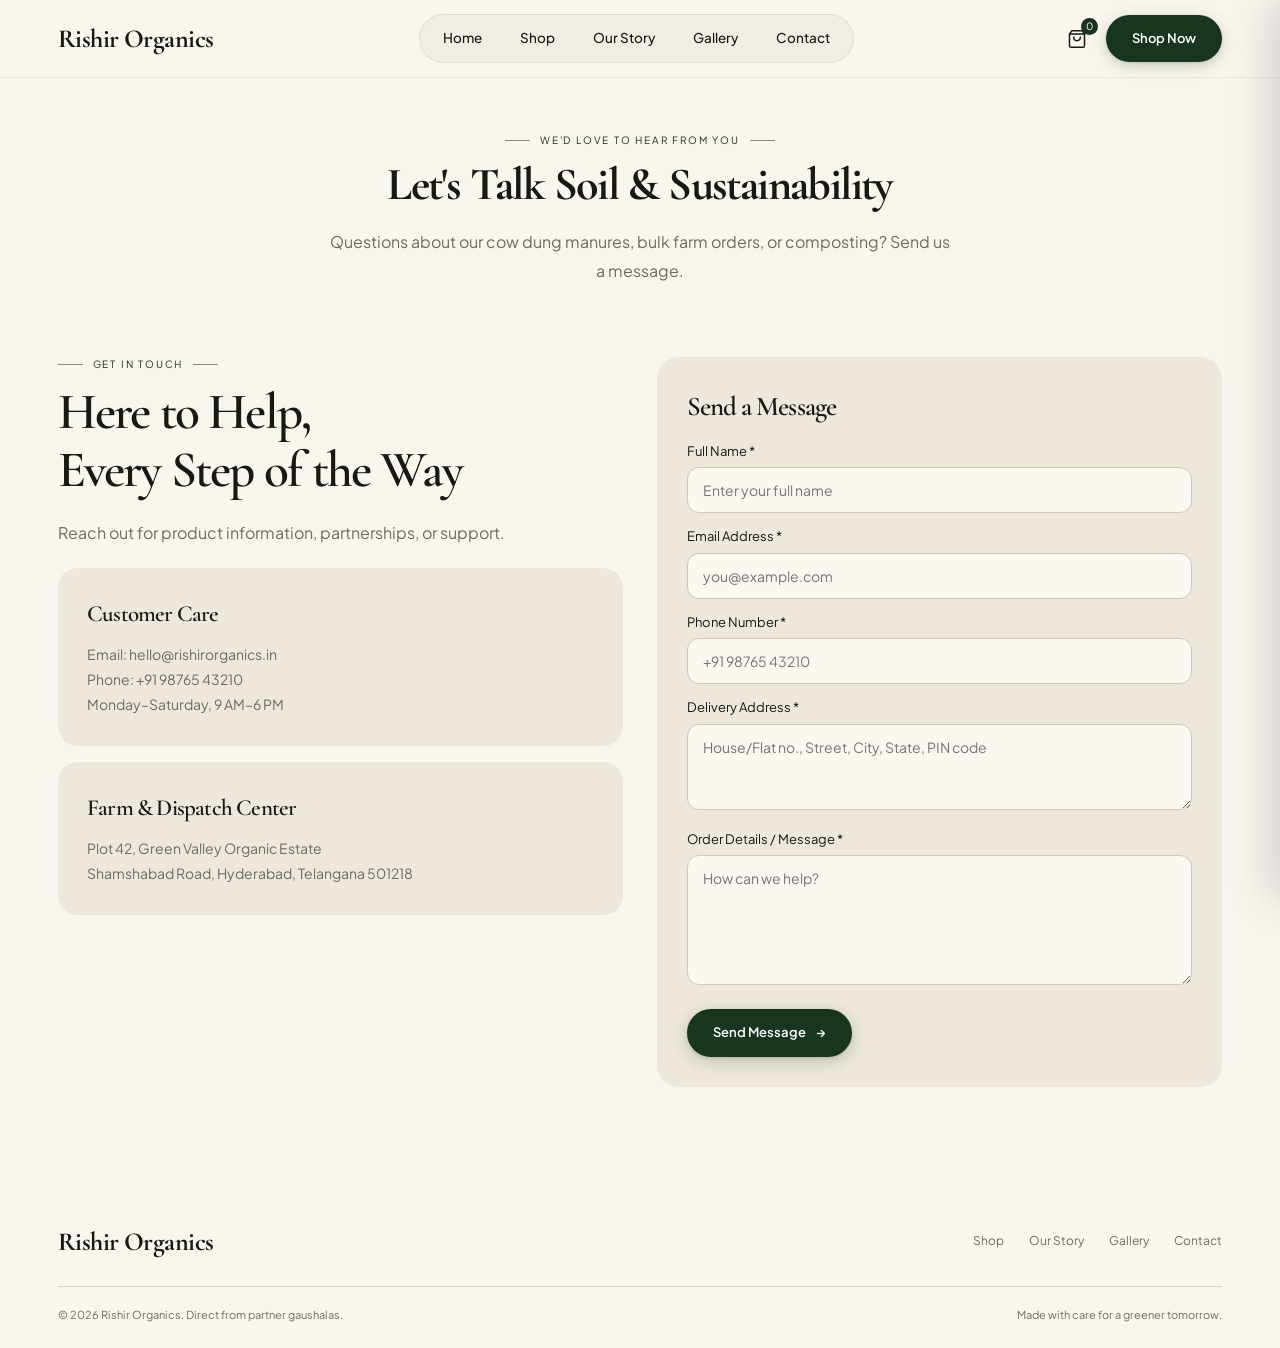
==== commit f2414a50: "Add Gallery link to contact page navbar and footer" ====
--- a/contact.html
+++ b/contact.html
@@ -12,7 +12,7 @@
     <header>
         <div class="container nav"><a class="logo" href="index.html">Rishir Organics</a>
             <nav class="nav-links" id="navLinks"><a href="index.html">Home</a><a href="shop.html">Shop</a><a
-                    href="story.html">Our Story</a><a href="contact.html">Contact</a></nav>
+                    href="story.html">Our Story</a><a href="gallery.html">Gallery</a><a href="contact.html">Contact</a></nav>
             <div class="nav-actions"><button class="icon-btn" id="cartBtn" aria-label="Shopping Cart"><svg width="20" height="20" viewBox="0 0 24 24" fill="none" stroke="currentColor" stroke-width="1.8" stroke-linecap="round" stroke-linejoin="round"><path d="M6 2L3 6v14a2 2 0 0 0 2 2h14a2 2 0 0 0 2-2V6l-3-4z"/><line x1="3" y1="6" x2="21" y2="6"/><path d="M16 10a4 4 0 0 1-8 0"/></svg><span class="cart-count" id="cartCount">0</span></button><a class="btn header-shop"
                     href="shop.html">Shop Now</a><button class="menu-toggle" id="menuToggle">☰</button></div>
         </div>
@@ -56,7 +56,7 @@
     </main>
     <footer class="container">
         <div class="footer-top"><a class="logo" href="index.html">Rishir Organics</a>
-            <div class="footer-links"><a href="shop.html">Shop</a><a href="story.html">Our Story</a><a
+            <div class="footer-links"><a href="shop.html">Shop</a><a href="story.html">Our Story</a><a href="gallery.html">Gallery</a><a
                     href="contact.html">Contact</a></div>
         </div>
         <div class="footer-bottom"><span>© 2026 Rishir Organics. Direct from partner gaushalas.</span><span>Made with care for a greener
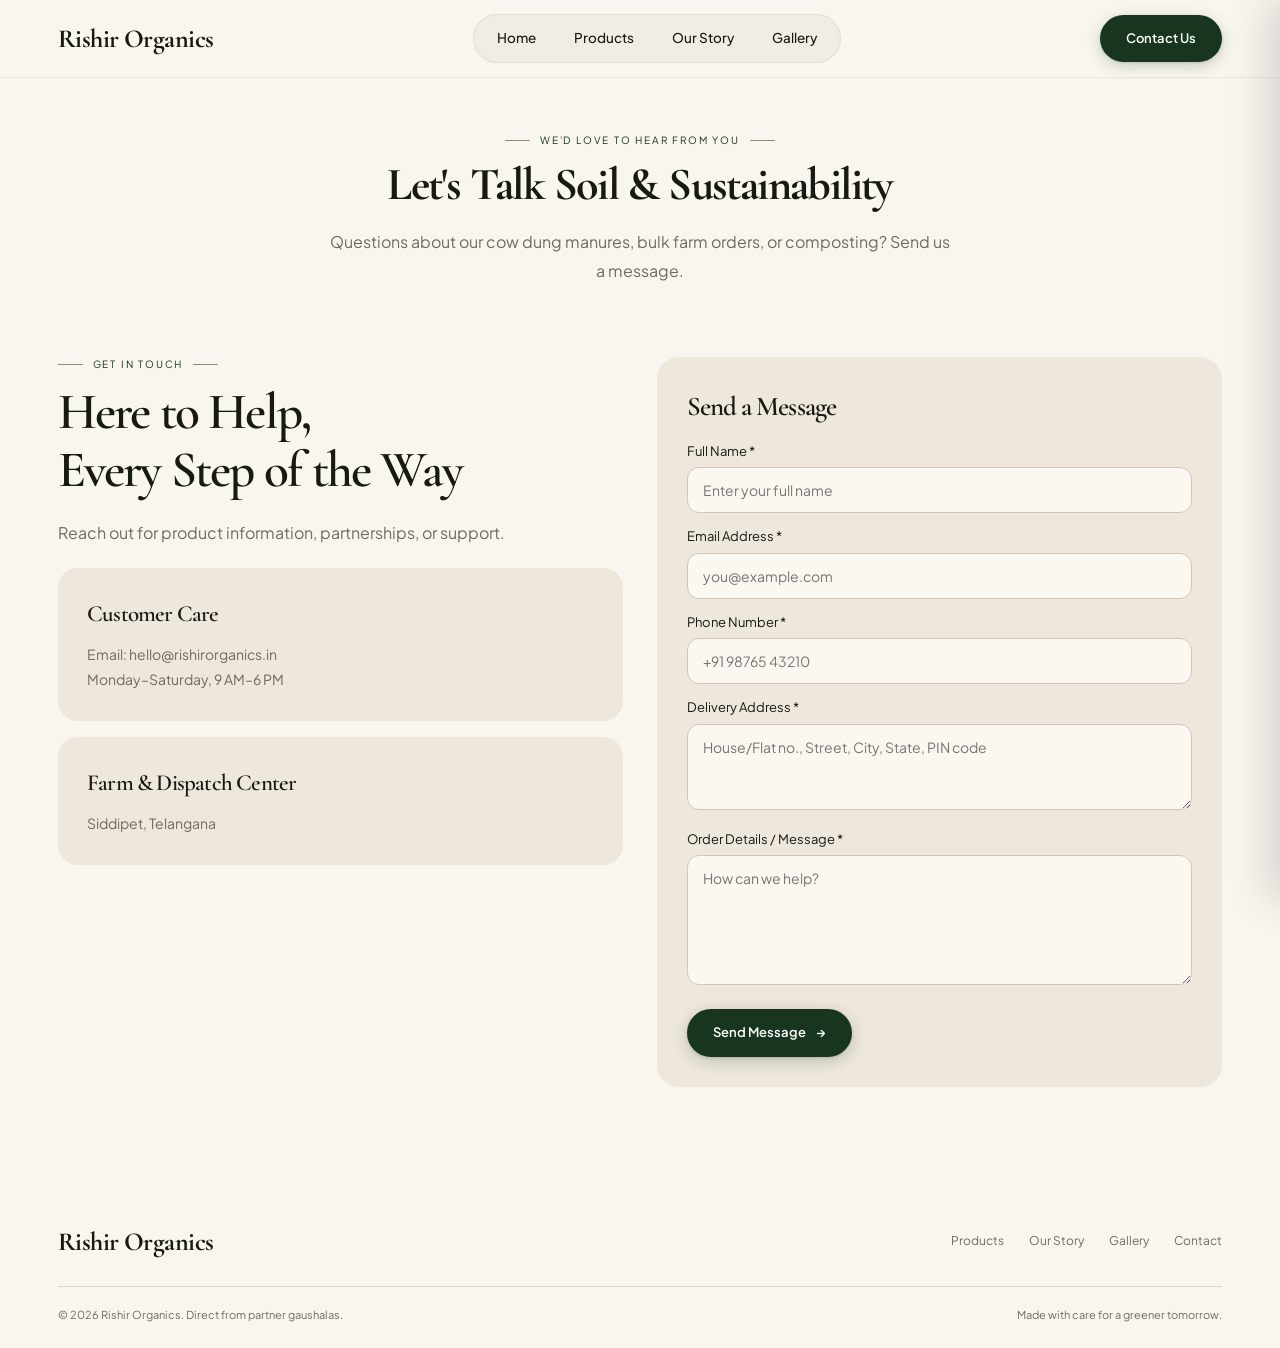
==== commit dedbf3cd: "Update contact info, navbar/footer, gallery and product cow-dung images, and home hero" ====
--- a/contact.html
+++ b/contact.html
@@ -11,10 +11,17 @@
 <body>
     <header>
         <div class="container nav"><a class="logo" href="index.html">Rishir Organics</a>
-            <nav class="nav-links" id="navLinks"><a href="index.html">Home</a><a href="shop.html">Shop</a><a
-                    href="story.html">Our Story</a><a href="gallery.html">Gallery</a><a href="contact.html">Contact</a></nav>
-            <div class="nav-actions"><button class="icon-btn" id="cartBtn" aria-label="Shopping Cart"><svg width="20" height="20" viewBox="0 0 24 24" fill="none" stroke="currentColor" stroke-width="1.8" stroke-linecap="round" stroke-linejoin="round"><path d="M6 2L3 6v14a2 2 0 0 0 2 2h14a2 2 0 0 0 2-2V6l-3-4z"/><line x1="3" y1="6" x2="21" y2="6"/><path d="M16 10a4 4 0 0 1-8 0"/></svg><span class="cart-count" id="cartCount">0</span></button><a class="btn header-shop"
-                    href="shop.html">Shop Now</a><button class="menu-toggle" id="menuToggle">☰</button></div>
+            <nav class="nav-links" id="navLinks"><a href="index.html">Home</a><a href="shop.html">Products</a><a
+                    href="story.html">Our Story</a><a href="gallery.html">Gallery</a>
+            </nav>
+            <div class="nav-actions"><!-- <button class="icon-btn" id="cartBtn" aria-label="Shopping Cart"><svg width="20"
+                        height="20" viewBox="0 0 24 24" fill="none" stroke="currentColor" stroke-width="1.8"
+                        stroke-linecap="round" stroke-linejoin="round">
+                        <path d="M6 2L3 6v14a2 2 0 0 0 2 2h14a2 2 0 0 0 2-2V6l-3-4z" />
+                        <line x1="3" y1="6" x2="21" y2="6" />
+                        <path d="M16 10a4 4 0 0 1-8 0" />
+                    </svg><span class="cart-count" id="cartCount">0</span></button> --><a class="btn header-shop"
+                    href="contact.html">Contact Us</a><button class="menu-toggle" id="menuToggle">☰</button></div>
         </div>
     </header>
     <main>
@@ -31,35 +38,40 @@
                     partnerships, or support.</p>
                 <div class="info-card">
                     <h3>Customer Care</h3>
-                    <p>Email: hello@rishirorganics.in<br>Phone: +91 98765 43210<br>Monday–Saturday, 9 AM–6 PM</p>
+                    <p>Email: hello@rishirorganics.in<br>Monday–Saturday, 9 AM–6 PM</p>
                 </div>
                 <div class="info-card" style="margin-top:16px">
                     <h3>Farm &amp; Dispatch Center</h3>
-                    <p>Plot 42, Green Valley Organic Estate<br>Shamshabad Road, Hyderabad, Telangana 501218</p>
+                    <p>Siddipet, Telangana</p>
                 </div>
             </div>
             <form class="contact-form" id="contactForm">
                 <h3 id="contactFormTitle" style="font-size:27px">Send a Message</h3>
                 <label for="fullName">Full Name *</label>
-                <input id="fullName" name="fullName" type="text" required minlength="2" placeholder="Enter your full name">
+                <input id="fullName" name="fullName" type="text" required minlength="2"
+                    placeholder="Enter your full name">
                 <label for="emailInput">Email Address *</label>
                 <input id="emailInput" name="email" type="email" required placeholder="you@example.com">
                 <label for="phoneInput">Phone Number *</label>
-                <input id="phoneInput" name="phone" type="tel" required pattern="[0-9+\-\s]{10,15}" title="Please enter a valid 10 to 15 digit phone number" placeholder="+91 98765 43210">
+                <input id="phoneInput" name="phone" type="tel" required pattern="[0-9+\-\s]{10,15}"
+                    title="Please enter a valid 10 to 15 digit phone number" placeholder="+91 98765 43210">
                 <label for="addressInput">Delivery Address *</label>
-                <textarea id="addressInput" name="address" required minlength="10" style="min-height:86px" placeholder="House/Flat no., Street, City, State, PIN code"></textarea>
+                <textarea id="addressInput" name="address" required minlength="10" style="min-height:86px"
+                    placeholder="House/Flat no., Street, City, State, PIN code"></textarea>
                 <label for="contactMessage">Order Details / Message *</label>
                 <textarea id="contactMessage" name="message" required placeholder="How can we help?"></textarea>
-                <button class="btn" id="contactSubmitBtn" type="submit" style="margin-top:18px">Send Message <span class="btn-arrow">→</span></button>
+                <button class="btn" id="contactSubmitBtn" type="submit" style="margin-top:18px">Send Message <span
+                        class="btn-arrow">→</span></button>
             </form>
         </section>
     </main>
     <footer class="container">
         <div class="footer-top"><a class="logo" href="index.html">Rishir Organics</a>
-            <div class="footer-links"><a href="shop.html">Shop</a><a href="story.html">Our Story</a><a href="gallery.html">Gallery</a><a
-                    href="contact.html">Contact</a></div>
+            <div class="footer-links"><a href="shop.html">Products</a><a href="story.html">Our Story</a><a
+                    href="gallery.html">Gallery</a><a href="contact.html">Contact</a></div>
         </div>
-        <div class="footer-bottom"><span>© 2026 Rishir Organics. Direct from partner gaushalas.</span><span>Made with care for a greener
+        <div class="footer-bottom"><span>© 2026 Rishir Organics. Direct from partner gaushalas.</span><span>Made with
+                care for a greener
                 tomorrow.</span></div>
     </footer>
     <div class="toast" id="toast">Welcome</div>
